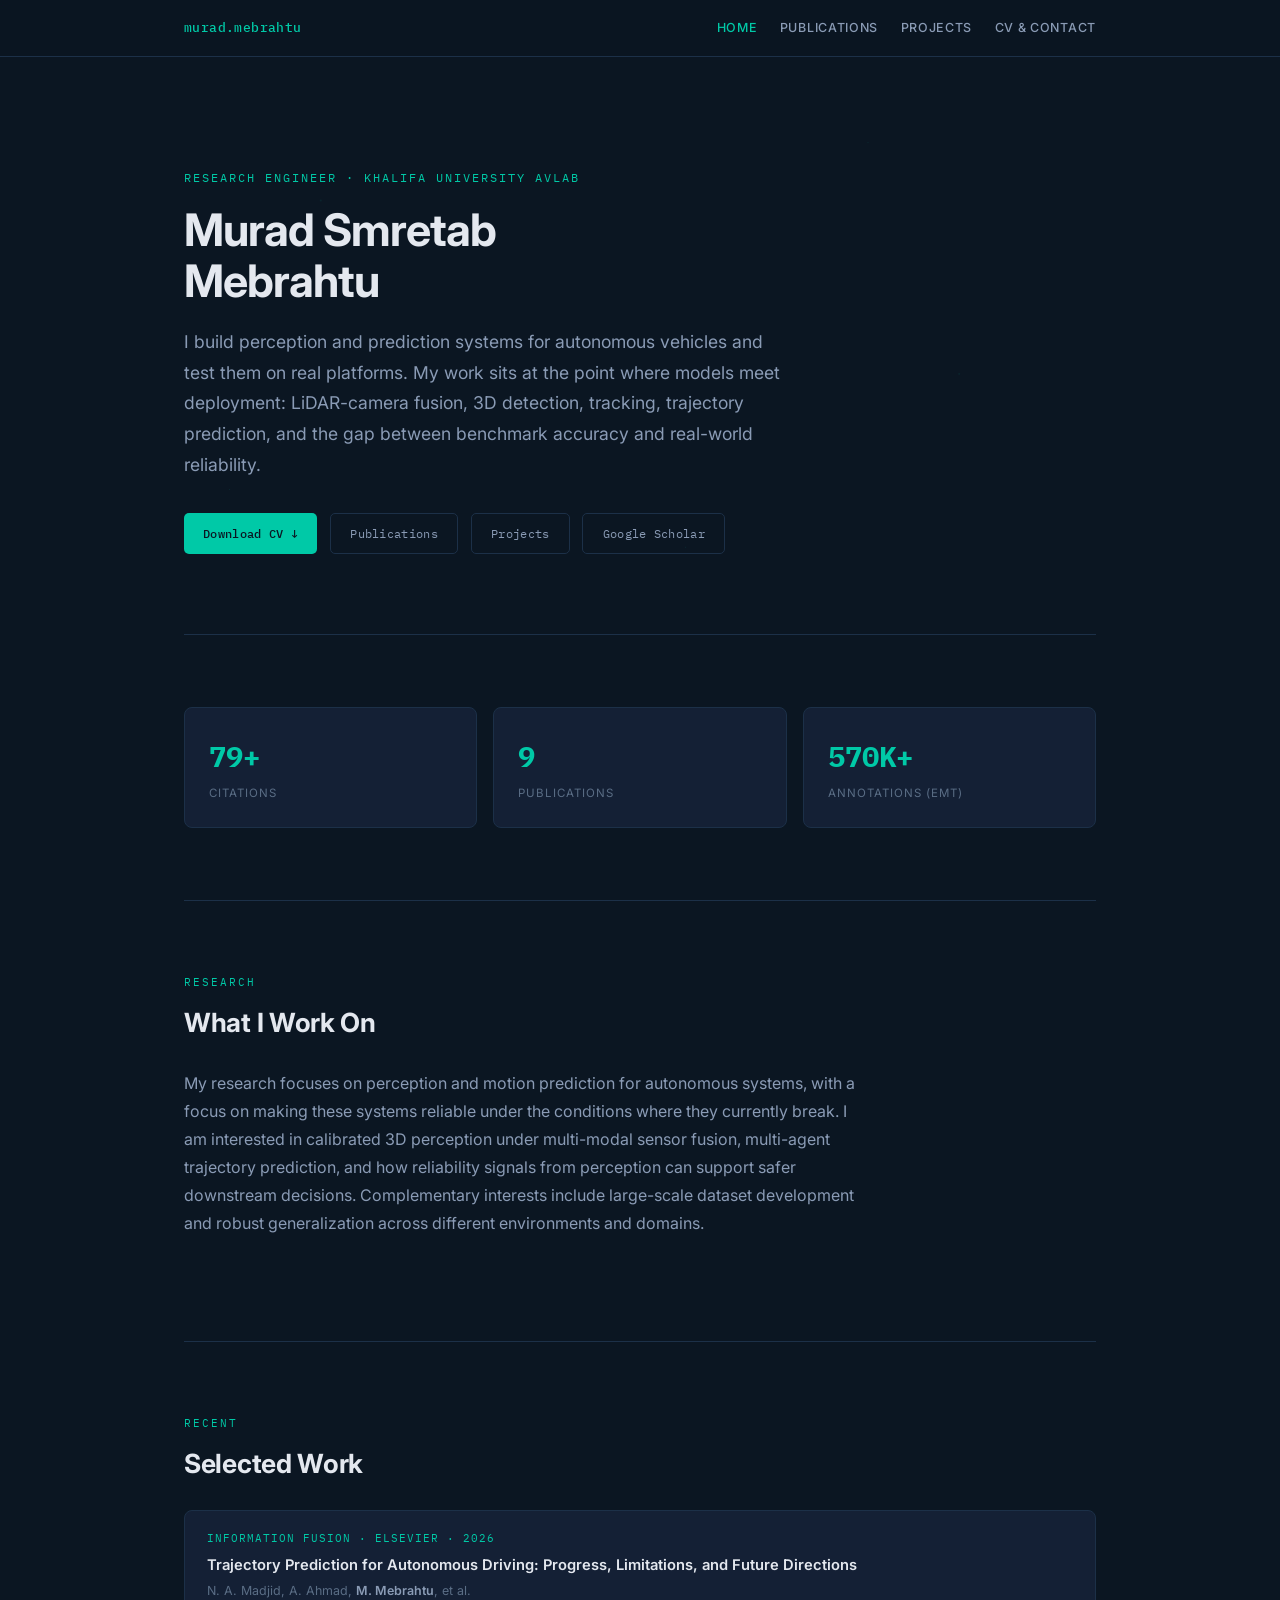
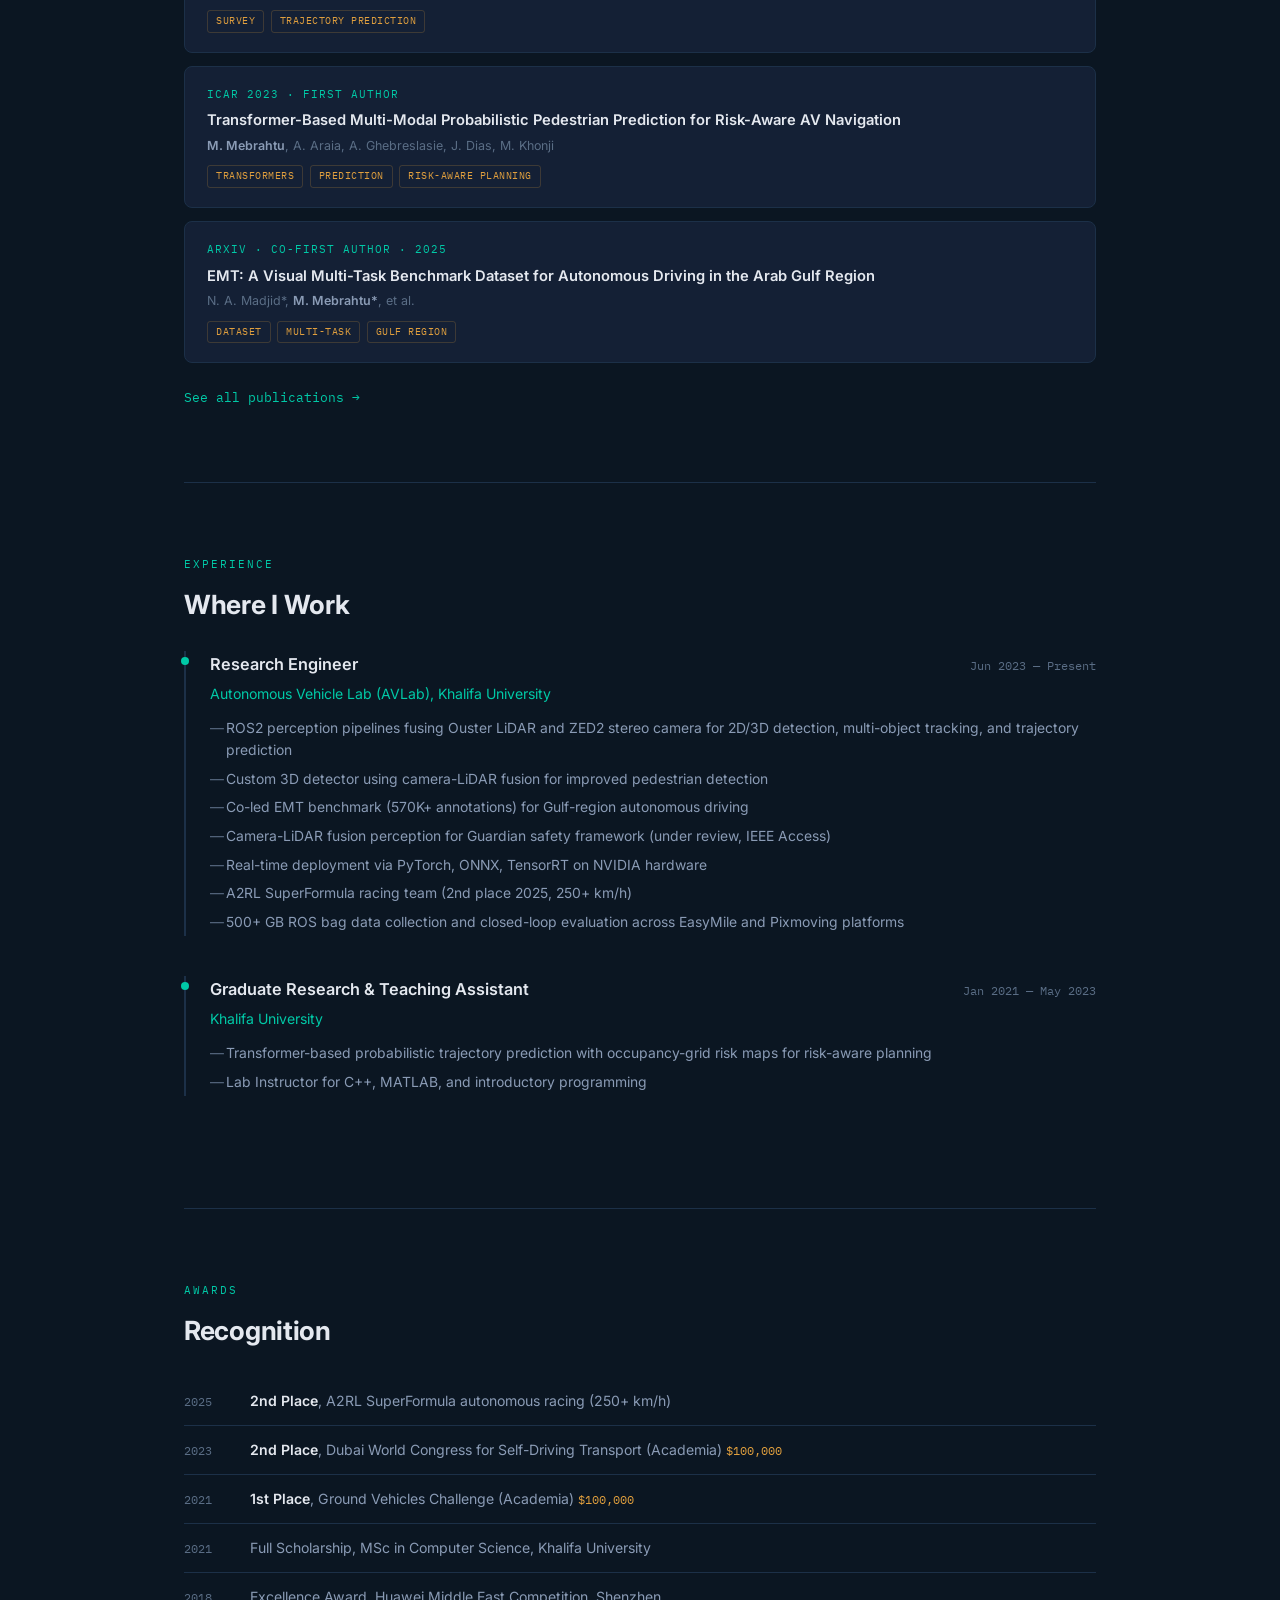
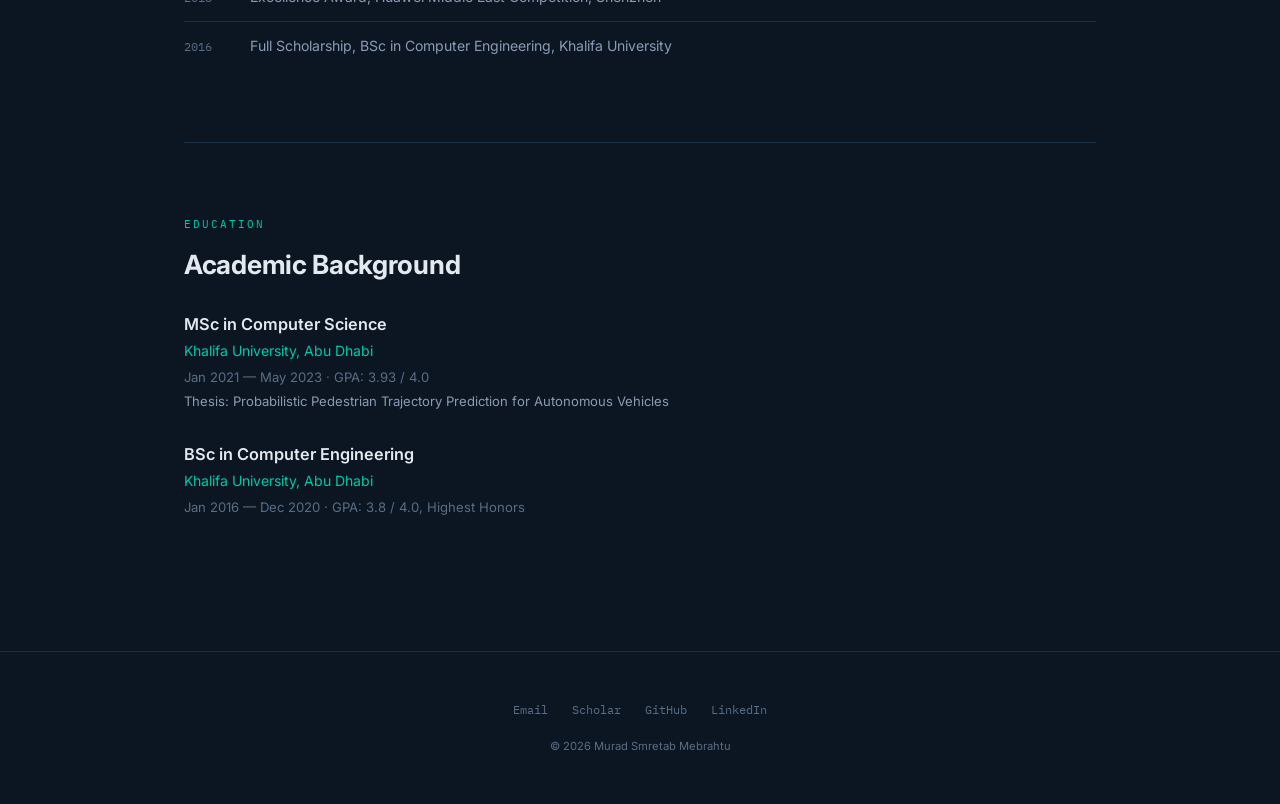
==== site/index.html @ e7c6064c "Add GitHub Pages deployment for profile site" ====
<!DOCTYPE html>
<html lang="en">
<head>
  <meta charset="UTF-8">
  <meta name="viewport" content="width=device-width, initial-scale=1.0">
  <title>Murad Mebrahtu</title>
  <meta name="description" content="Research Engineer building perception and prediction systems for autonomous vehicles.">
  <link rel="stylesheet" href="style.css">
</head>
<body>

<nav class="nav">
  <div class="nav-inner">
    <a href="index.html" class="nav-logo">murad.mebrahtu</a>
    <button class="hamburger" onclick="document.querySelector('.nav-links').classList.toggle('open')" aria-label="Menu">&#9776;</button>
    <div class="nav-links">
      <a href="index.html" class="active">Home</a>
      <a href="publications.html">Publications</a>
      <a href="projects.html">Projects</a>
      <a href="cv.html">CV &amp; Contact</a>
    </div>
  </div>
</nav>

<div class="page">

  <!-- HERO -->
  <div class="container">
    <section class="hero">
      <div class="hero-inner">
        <div class="hero-eyebrow">Research Engineer &middot; Khalifa University AVLab</div>
        <h1>Murad Smretab<br>Mebrahtu</h1>
        <p class="hero-desc">I build perception and prediction systems for autonomous vehicles and test them on real platforms. My work sits at the point where models meet deployment: LiDAR-camera fusion, 3D detection, tracking, trajectory prediction, and the gap between benchmark accuracy and real-world reliability.</p>
        <div class="hero-actions">
          <a href="cv.html" class="btn btn-primary">Download CV &darr;</a>
          <a href="publications.html" class="btn btn-outline">Publications</a>
          <a href="projects.html" class="btn btn-outline">Projects</a>
          <a href="https://scholar.google.com/citations?user=pHrzj5kAAAAJ&hl=en" target="_blank" class="btn btn-outline">Google Scholar</a>
        </div>
      </div>
    </section>
  </div>

  <!-- HIGHLIGHTS -->
  <div class="container">
    <section class="sec">
      <div class="highlights">
        <div class="highlight-card">
          <div class="highlight-num">79+</div>
          <div class="highlight-label">Citations</div>
        </div>
        <div class="highlight-card">
          <div class="highlight-num">9</div>
          <div class="highlight-label">Publications</div>
        </div>
        <div class="highlight-card">
          <div class="highlight-num">570K+</div>
          <div class="highlight-label">Annotations (EMT)</div>
        </div>
      </div>
    </section>
  </div>

  <!-- RESEARCH INTERESTS -->
  <div class="container">
    <section class="sec">
      <div class="sec-label">Research</div>
      <h2>What I Work On</h2>
      <p class="sec-intro">My research focuses on perception and motion prediction for autonomous systems, with a focus on making these systems reliable under the conditions where they currently break. I am interested in calibrated 3D perception under multi-modal sensor fusion, multi-agent trajectory prediction, and how reliability signals from perception can support safer downstream decisions. Complementary interests include large-scale dataset development and robust generalization across different environments and domains.</p>
    </section>
  </div>

  <!-- RECENT WORK -->
  <div class="container">
    <section class="sec">
      <div class="sec-label">Recent</div>
      <h2>Selected Work</h2>
      <div class="pub-list">

        <a href="publications.html" style="text-decoration:none; color:inherit;">
          <div class="pub-card">
            <div class="pub-venue">Information Fusion &middot; Elsevier &middot; 2026</div>
            <div class="pub-title">Trajectory Prediction for Autonomous Driving: Progress, Limitations, and Future Directions</div>
            <div class="pub-authors">N. A. Madjid, A. Ahmad, <strong>M. Mebrahtu</strong>, et al.</div>
            <div class="tags"><span class="tag">Survey</span><span class="tag">Trajectory Prediction</span></div>
          </div>
        </a>

        <a href="publications.html" style="text-decoration:none; color:inherit;">
          <div class="pub-card">
            <div class="pub-venue">ICAR 2023 &middot; First Author</div>
            <div class="pub-title">Transformer-Based Multi-Modal Probabilistic Pedestrian Prediction for Risk-Aware AV Navigation</div>
            <div class="pub-authors"><strong>M. Mebrahtu</strong>, A. Araia, A. Ghebreslasie, J. Dias, M. Khonji</div>
            <div class="tags"><span class="tag">Transformers</span><span class="tag">Prediction</span><span class="tag">Risk-Aware Planning</span></div>
          </div>
        </a>

        <a href="publications.html" style="text-decoration:none; color:inherit;">
          <div class="pub-card">
            <div class="pub-venue">arXiv &middot; Co-First Author &middot; 2025</div>
            <div class="pub-title">EMT: A Visual Multi-Task Benchmark Dataset for Autonomous Driving in the Arab Gulf Region</div>
            <div class="pub-authors">N. A. Madjid*, <strong>M. Mebrahtu*</strong>, et al.</div>
            <div class="tags"><span class="tag">Dataset</span><span class="tag">Multi-Task</span><span class="tag">Gulf Region</span></div>
          </div>
        </a>

      </div>
      <p style="margin-top:1.2rem;"><a href="publications.html" style="font-family:var(--mono); font-size:0.8rem;">See all publications &rarr;</a></p>
    </section>
  </div>

  <!-- EXPERIENCE PREVIEW -->
  <div class="container">
    <section class="sec">
      <div class="sec-label">Experience</div>
      <h2>Where I Work</h2>

      <div class="timeline-entry">
        <div class="tl-header">
          <span class="tl-title">Research Engineer</span>
          <span class="tl-date">Jun 2023 &mdash; Present</span>
        </div>
        <div class="tl-org">Autonomous Vehicle Lab (AVLab), Khalifa University</div>
        <ul class="tl-bullets">
          <li>ROS2 perception pipelines fusing Ouster LiDAR and ZED2 stereo camera for 2D/3D detection, multi-object tracking, and trajectory prediction</li>
          <li>Custom 3D detector using camera-LiDAR fusion for improved pedestrian detection</li>
          <li>Co-led EMT benchmark (570K+ annotations) for Gulf-region autonomous driving</li>
          <li>Camera-LiDAR fusion perception for Guardian safety framework (under review, IEEE Access)</li>
          <li>Real-time deployment via PyTorch, ONNX, TensorRT on NVIDIA hardware</li>
          <li>A2RL SuperFormula racing team (2nd place 2025, 250+ km/h)</li>
          <li>500+ GB ROS bag data collection and closed-loop evaluation across EasyMile and Pixmoving platforms</li>
        </ul>
      </div>

      <div class="timeline-entry">
        <div class="tl-header">
          <span class="tl-title">Graduate Research &amp; Teaching Assistant</span>
          <span class="tl-date">Jan 2021 &mdash; May 2023</span>
        </div>
        <div class="tl-org">Khalifa University</div>
        <ul class="tl-bullets">
          <li>Transformer-based probabilistic trajectory prediction with occupancy-grid risk maps for risk-aware planning</li>
          <li>Lab Instructor for C++, MATLAB, and introductory programming</li>
        </ul>
      </div>
    </section>
  </div>

  <!-- AWARDS PREVIEW -->
  <div class="container">
    <section class="sec">
      <div class="sec-label">Awards</div>
      <h2>Recognition</h2>

      <div class="award-row">
        <span class="award-yr">2025</span>
        <span class="award-text"><strong>2nd Place</strong>, A2RL SuperFormula autonomous racing (250+ km/h)</span>
      </div>
      <div class="award-row">
        <span class="award-yr">2023</span>
        <span class="award-text"><strong>2nd Place</strong>, Dubai World Congress for Self-Driving Transport (Academia) <span class="award-prize">$100,000</span></span>
      </div>
      <div class="award-row">
        <span class="award-yr">2021</span>
        <span class="award-text"><strong>1st Place</strong>, Ground Vehicles Challenge (Academia) <span class="award-prize">$100,000</span></span>
      </div>
      <div class="award-row">
        <span class="award-yr">2021</span>
        <span class="award-text">Full Scholarship, MSc in Computer Science, Khalifa University</span>
      </div>
      <div class="award-row">
        <span class="award-yr">2018</span>
        <span class="award-text">Excellence Award, Huawei Middle East Competition, Shenzhen</span>
      </div>
      <div class="award-row">
        <span class="award-yr">2016</span>
        <span class="award-text">Full Scholarship, BSc in Computer Engineering, Khalifa University</span>
      </div>
    </section>
  </div>

  <!-- EDUCATION -->
  <div class="container">
    <section class="sec">
      <div class="sec-label">Education</div>
      <h2>Academic Background</h2>

      <div class="edu-block">
        <div class="edu-degree">MSc in Computer Science</div>
        <div class="edu-school">Khalifa University, Abu Dhabi</div>
        <div class="edu-meta">Jan 2021 &mdash; May 2023 &middot; GPA: 3.93 / 4.0</div>
        <div class="edu-detail">Thesis: Probabilistic Pedestrian Trajectory Prediction for Autonomous Vehicles</div>
      </div>

      <div class="edu-block">
        <div class="edu-degree">BSc in Computer Engineering</div>
        <div class="edu-school">Khalifa University, Abu Dhabi</div>
        <div class="edu-meta">Jan 2016 &mdash; Dec 2020 &middot; GPA: 3.8 / 4.0, Highest Honors</div>
      </div>
    </section>
  </div>

</div>

<!-- FOOTER -->
<footer class="footer">
  <div class="footer-links">
    <a href="mailto:muradsmebrahtu@gmail.com">Email</a>
    <a href="https://scholar.google.com/citations?user=pHrzj5kAAAAJ&hl=en" target="_blank">Scholar</a>
    <a href="https://github.com/Murdism" target="_blank">GitHub</a>
    <a href="https://linkedin.com/in/muradmebrahtu" target="_blank">LinkedIn</a>
  </div>
  <div class="footer-copy">&copy; 2026 Murad Smretab Mebrahtu</div>
</footer>

</body>
</html>
---- site/style.css ----
/* ============================================
   Murad Mebrahtu — Personal Site
   Theme: Perception (dark + teal accent)
   ============================================ */

@import url('https://fonts.googleapis.com/css2?family=IBM+Plex+Mono:wght@400;500&family=Inter:wght@300;400;500;600;700&display=swap');

:root {
  --bg: #0b1622;
  --bg-alt: #0f1c2e;
  --bg-card: #142035;
  --bg-card-hover: #182840;
  --text: #e4e8ef;
  --text-2: #8a9bb5;
  --text-3: #5a6d85;
  --accent: #00c9a7;
  --accent-dim: rgba(0,201,167,0.08);
  --accent-glow: rgba(0,201,167,0.25);
  --gold: #e09f3e;
  --gold-dim: rgba(224,159,62,0.2);
  --border: #1c3048;
  --radius: 8px;
  --font: 'Inter', -apple-system, sans-serif;
  --mono: 'IBM Plex Mono', monospace;
  --max-w: 960px;
  --nav-h: 56px;
}

*, *::before, *::after { margin: 0; padding: 0; box-sizing: border-box; }
html { scroll-behavior: smooth; font-size: 16px; }
body {
  font-family: var(--font);
  background: var(--bg);
  color: var(--text);
  line-height: 1.7;
  -webkit-font-smoothing: antialiased;
}
::selection { background: var(--accent); color: var(--bg); }

a { color: var(--accent); text-decoration: none; transition: color 0.2s; }
a:hover { color: #33dfc0; }
img { max-width: 100%; display: block; }

/* ---------- NAV ---------- */
.nav {
  position: fixed; top: 0; width: 100%;
  background: rgba(11,22,34,0.92);
  backdrop-filter: blur(14px);
  border-bottom: 1px solid var(--border);
  z-index: 100;
}
.nav-inner {
  max-width: var(--max-w);
  margin: 0 auto;
  display: flex;
  justify-content: space-between;
  align-items: center;
  height: var(--nav-h);
  padding: 0 1.5rem;
}
.nav-logo {
  font-family: var(--mono);
  font-weight: 500;
  font-size: 0.82rem;
  color: var(--accent);
  letter-spacing: 0.4px;
}
.nav-links { display: flex; gap: 1.4rem; align-items: center; }
.nav-links a {
  font-size: 0.78rem;
  font-weight: 500;
  color: var(--text-2);
  text-transform: uppercase;
  letter-spacing: 0.7px;
  transition: color 0.2s;
  padding: 0.2rem 0;
}
.nav-links a:hover,
.nav-links a.active { color: var(--accent); }
.nav-links .cv-btn {
  border: 1px solid var(--accent);
  color: var(--accent);
  padding: 0.35rem 0.9rem;
  border-radius: 4px;
  font-size: 0.72rem;
  transition: all 0.2s;
}
.nav-links .cv-btn:hover {
  background: var(--accent);
  color: var(--bg);
}
.hamburger {
  display: none; background: none; border: none;
  color: var(--text-2); font-size: 1.3rem; cursor: pointer;
}

/* ---------- PAGE WRAPPER ---------- */
.page { padding-top: var(--nav-h); min-height: 100vh; }
.container {
  max-width: var(--max-w);
  margin: 0 auto;
  padding: 0 1.5rem;
}

/* ---------- HERO ---------- */
.hero {
  padding: 7rem 0 5rem;
  position: relative;
}
.hero::before {
  content: '';
  position: absolute; top: 0; left: 0; right: 0; bottom: 0;
  background:
    radial-gradient(1.5px 1.5px at 15% 25%, var(--accent-glow), transparent),
    radial-gradient(1px 1px at 75% 15%, var(--accent-glow), transparent),
    radial-gradient(1px 1px at 35% 65%, var(--accent-glow), transparent),
    radial-gradient(1.5px 1.5px at 85% 55%, var(--accent-glow), transparent),
    radial-gradient(1px 1px at 55% 85%, var(--accent-glow), transparent),
    radial-gradient(1px 1px at 5% 75%, var(--accent-glow), transparent);
  opacity: 0.4;
  pointer-events: none;
}
.hero-inner { position: relative; z-index: 1; }
.hero-eyebrow {
  font-family: var(--mono);
  font-size: 0.76rem;
  color: var(--accent);
  letter-spacing: 2px;
  text-transform: uppercase;
  margin-bottom: 1rem;
}
.hero h1 {
  font-size: 2.8rem;
  font-weight: 700;
  letter-spacing: -1px;
  line-height: 1.15;
  margin-bottom: 1.2rem;
}
.hero-desc {
  font-size: 1.1rem;
  color: var(--text-2);
  max-width: 600px;
  line-height: 1.75;
  margin-bottom: 2rem;
}
.hero-actions { display: flex; gap: 0.8rem; flex-wrap: wrap; }
.btn {
  font-family: var(--mono);
  font-size: 0.78rem;
  padding: 0.55rem 1.2rem;
  border-radius: 5px;
  letter-spacing: 0.3px;
  transition: all 0.2s;
  display: inline-flex;
  align-items: center;
  gap: 0.4rem;
  cursor: pointer;
  border: none;
}
.btn-primary {
  background: var(--accent);
  color: var(--bg);
  font-weight: 500;
}
.btn-primary:hover { background: #33dfc0; color: var(--bg); }
.btn-outline {
  background: transparent;
  color: var(--text-2);
  border: 1px solid var(--border);
}
.btn-outline:hover {
  border-color: var(--accent);
  color: var(--accent);
  background: var(--accent-dim);
}

/* ---------- SECTION ---------- */
.sec {
  padding: 4.5rem 0;
  border-top: 1px solid var(--border);
}
.sec-label {
  font-family: var(--mono);
  font-size: 0.7rem;
  color: var(--accent);
  text-transform: uppercase;
  letter-spacing: 2px;
  margin-bottom: 0.5rem;
}
.sec h2 {
  font-size: 1.65rem;
  font-weight: 700;
  letter-spacing: -0.3px;
  margin-bottom: 1.5rem;
}
.sec-intro {
  font-size: 1rem;
  color: var(--text-2);
  max-width: 680px;
  margin-bottom: 2rem;
  line-height: 1.75;
}

/* ---------- CARDS ---------- */
.card {
  background: var(--bg-card);
  border: 1px solid var(--border);
  border-radius: var(--radius);
  padding: 1.3rem 1.5rem;
  transition: border-color 0.2s, transform 0.2s;
}
.card:hover {
  border-color: var(--accent);
  transform: translateY(-1px);
}
.card-eyebrow {
  font-family: var(--mono);
  font-size: 0.66rem;
  color: var(--accent);
  text-transform: uppercase;
  letter-spacing: 1px;
  margin-bottom: 0.4rem;
}
.card h3 {
  font-size: 0.95rem;
  font-weight: 600;
  margin-bottom: 0.4rem;
  line-height: 1.5;
}
.card p {
  font-size: 0.85rem;
  color: var(--text-2);
  line-height: 1.6;
}

/* ---------- TAGS ---------- */
.tags { display: flex; gap: 0.4rem; flex-wrap: wrap; margin-top: 0.6rem; }
.tag {
  font-family: var(--mono);
  font-size: 0.62rem;
  color: var(--gold);
  border: 1px solid var(--gold-dim);
  padding: 0.12rem 0.5rem;
  border-radius: 3px;
  text-transform: uppercase;
  letter-spacing: 0.5px;
}

/* ---------- HIGHLIGHT GRID (home page) ---------- */
.highlights {
  display: grid;
  grid-template-columns: repeat(3, 1fr);
  gap: 1rem;
}
.highlight-card {
  background: var(--bg-card);
  border: 1px solid var(--border);
  border-radius: var(--radius);
  padding: 1.5rem;
  transition: border-color 0.2s;
}
.highlight-card:hover { border-color: var(--accent); }
.highlight-num {
  font-family: var(--mono);
  font-size: 1.8rem;
  font-weight: 700;
  color: var(--accent);
}
.highlight-label {
  font-size: 0.72rem;
  color: var(--text-3);
  text-transform: uppercase;
  letter-spacing: 1px;
  margin-top: 0.2rem;
}

/* ---------- PUB LIST ---------- */
.pub-list { display: flex; flex-direction: column; gap: 0.8rem; }
.pub-card {
  background: var(--bg-card);
  border: 1px solid var(--border);
  border-radius: var(--radius);
  padding: 1.2rem 1.4rem;
  transition: border-color 0.2s;
}
.pub-card:hover { border-color: var(--accent); }
.pub-venue {
  font-family: var(--mono);
  font-size: 0.66rem;
  color: var(--accent);
  text-transform: uppercase;
  letter-spacing: 1px;
  margin-bottom: 0.35rem;
}
.pub-title {
  font-weight: 600;
  font-size: 0.92rem;
  line-height: 1.5;
  margin-bottom: 0.35rem;
}
.pub-authors {
  font-size: 0.78rem;
  color: var(--text-3);
  line-height: 1.5;
}
.pub-authors strong { color: var(--text-2); font-weight: 600; }
.pub-links {
  margin-top: 0.5rem;
  display: flex; gap: 0.8rem;
}
.pub-links a {
  font-family: var(--mono);
  font-size: 0.68rem;
  color: var(--text-3);
}
.pub-links a:hover { color: var(--accent); }

/* ---------- PROJECT GRID ---------- */
.proj-grid {
  display: grid;
  grid-template-columns: repeat(2, 1fr);
  gap: 1.2rem;
}
.proj-card {
  background: var(--bg-card);
  border: 1px solid var(--border);
  border-radius: var(--radius);
  overflow: hidden;
  transition: border-color 0.2s, transform 0.2s;
}
.proj-card:hover {
  border-color: var(--accent);
  transform: translateY(-2px);
}
.proj-card.wide { grid-column: 1 / -1; }
.proj-body { padding: 1.3rem 1.4rem; }
.proj-year {
  font-family: var(--mono);
  font-size: 0.66rem;
  color: var(--accent);
  letter-spacing: 1px;
  margin-bottom: 0.3rem;
}
.proj-card h3 {
  font-size: 1rem;
  font-weight: 600;
  margin-bottom: 0.5rem;
}
.proj-card p {
  font-size: 0.85rem;
  color: var(--text-2);
  line-height: 1.6;
}
.proj-links {
  margin-top: 0.7rem;
  display: flex; gap: 0.8rem;
}
.proj-links a {
  font-family: var(--mono);
  font-size: 0.7rem;
  color: var(--text-3);
}
.proj-links a:hover { color: var(--accent); }

/* ---------- VIDEO ---------- */
.video-wrap {
  position: relative;
  padding-bottom: 56.25%;
  height: 0;
  overflow: hidden;
  border-radius: var(--radius);
  border: 1px solid var(--border);
}
.video-wrap iframe {
  position: absolute;
  top: 0; left: 0;
  width: 100%; height: 100%;
  border: 0;
}

/* ---------- TIMELINE (experience) ---------- */
.timeline-entry {
  border-left: 2px solid var(--border);
  padding-left: 1.5rem;
  margin-bottom: 2.5rem;
  position: relative;
}
.timeline-entry::before {
  content: '';
  width: 8px; height: 8px;
  background: var(--accent);
  border-radius: 50%;
  position: absolute;
  left: -5px; top: 6px;
}
.tl-header {
  display: flex; justify-content: space-between;
  align-items: baseline; flex-wrap: wrap; gap: 0.5rem;
  margin-bottom: 0.2rem;
}
.tl-title { font-weight: 600; font-size: 1.02rem; }
.tl-date {
  font-family: var(--mono);
  font-size: 0.73rem;
  color: var(--text-3);
}
.tl-org {
  color: var(--accent);
  font-size: 0.88rem;
  margin-bottom: 0.5rem;
}
.tl-bullets { list-style: none; padding: 0; }
.tl-bullets li {
  font-size: 0.87rem;
  color: var(--text-2);
  padding: 0.2rem 0 0.2rem 1rem;
  position: relative;
  line-height: 1.6;
}
.tl-bullets li::before {
  content: '\2014';
  position: absolute;
  left: 0;
  color: var(--text-3);
}

/* ---------- AWARD ROW ---------- */
.award-row {
  display: flex;
  align-items: baseline;
  gap: 1rem;
  padding: 0.75rem 0;
  border-bottom: 1px solid var(--border);
}
.award-row:last-child { border-bottom: none; }
.award-yr {
  font-family: var(--mono);
  font-size: 0.73rem;
  color: var(--text-3);
  min-width: 50px;
}
.award-text { font-size: 0.88rem; color: var(--text-2); }
.award-text strong { color: var(--text); font-weight: 600; }
.award-prize {
  font-family: var(--mono);
  font-size: 0.73rem;
  color: var(--gold);
}

/* ---------- EDUCATION ---------- */
.edu-block { margin-bottom: 1.8rem; }
.edu-degree { font-weight: 600; font-size: 1.02rem; }
.edu-school { color: var(--accent); font-size: 0.88rem; }
.edu-meta { font-size: 0.82rem; color: var(--text-3); margin-top: 0.2rem; }
.edu-detail { font-size: 0.82rem; color: var(--text-2); margin-top: 0.15rem; }

/* ---------- SKILLS ---------- */
.skills-grid {
  display: grid;
  grid-template-columns: repeat(2, 1fr);
  gap: 1.3rem;
}
.skill-group h3 {
  font-size: 0.82rem;
  font-weight: 600;
  margin-bottom: 0.5rem;
}
.skill-tags { display: flex; flex-wrap: wrap; gap: 0.35rem; }
.skill-tag {
  font-family: var(--mono);
  font-size: 0.68rem;
  background: var(--bg-card);
  border: 1px solid var(--border);
  color: var(--text-2);
  padding: 0.22rem 0.55rem;
  border-radius: 4px;
}

/* ---------- PAGE HEADER ---------- */
.page-header {
  padding: 4rem 0 2rem;
  border-bottom: 1px solid var(--border);
}
.page-header h1 {
  font-size: 2rem;
  font-weight: 700;
  letter-spacing: -0.5px;
}
.page-header p {
  font-size: 1rem;
  color: var(--text-2);
  margin-top: 0.6rem;
  max-width: 600px;
  line-height: 1.7;
}

/* ---------- FOOTER ---------- */
.footer {
  text-align: center;
  padding: 3rem 1.5rem;
  border-top: 1px solid var(--border);
  margin-top: 2rem;
}
.footer-links {
  display: flex;
  justify-content: center;
  gap: 1.5rem;
  margin-bottom: 1rem;
}
.footer-links a {
  font-family: var(--mono);
  font-size: 0.75rem;
  color: var(--text-3);
}
.footer-links a:hover { color: var(--accent); }
.footer-copy { font-size: 0.7rem; color: var(--text-3); }

/* ---------- RESPONSIVE ---------- */
@media (max-width: 768px) {
  .hero h1 { font-size: 2rem; }
  .highlights { grid-template-columns: repeat(2, 1fr); }
  .proj-grid { grid-template-columns: 1fr; }
  .skills-grid { grid-template-columns: 1fr; }
  .tl-header { flex-direction: column; }
  .nav-links { display: none; }
  .hamburger { display: block; }
  .nav-links.open {
    display: flex;
    flex-direction: column;
    position: absolute;
    top: var(--nav-h);
    left: 0; right: 0;
    background: rgba(11,22,34,0.98);
    padding: 1rem 1.5rem;
    border-bottom: 1px solid var(--border);
    gap: 0.8rem;
  }
  .page-header h1 { font-size: 1.6rem; }
}

@media (prefers-reduced-motion: reduce) {
  * { transition: none !important; }
}
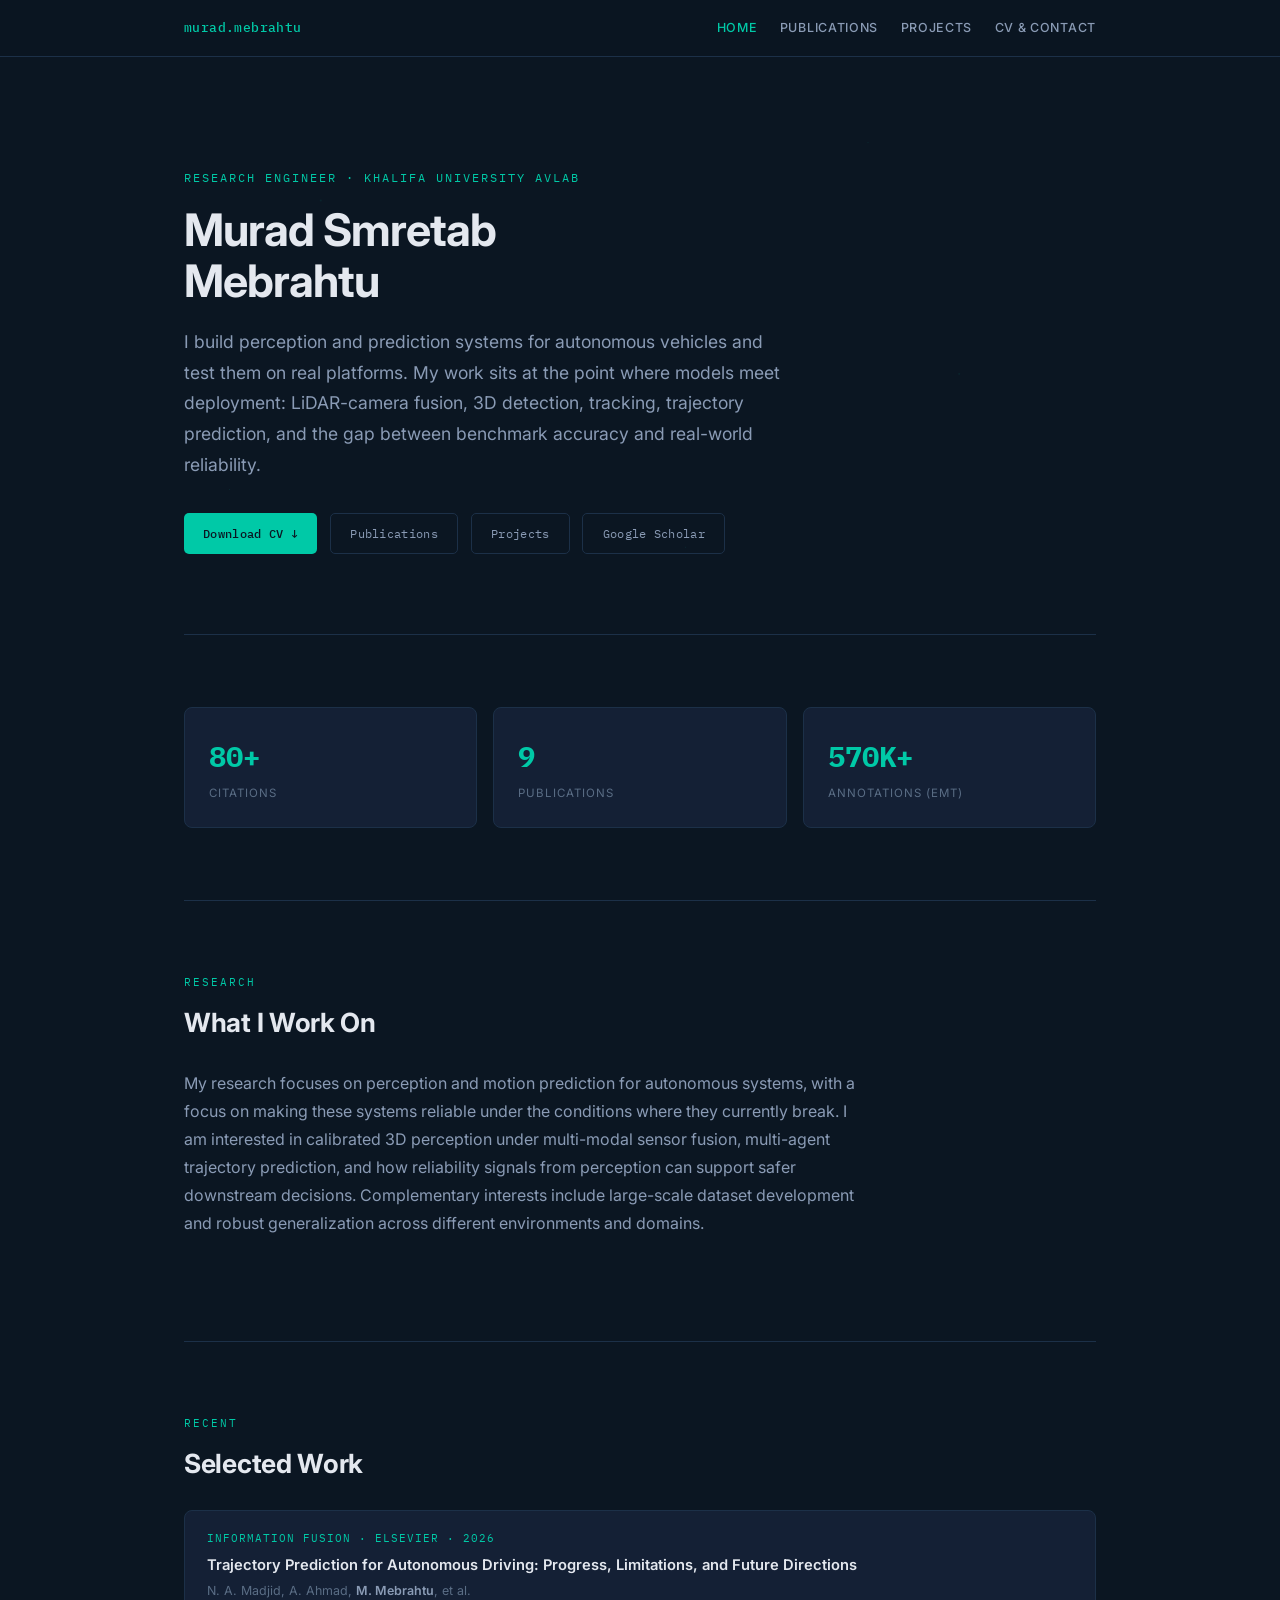
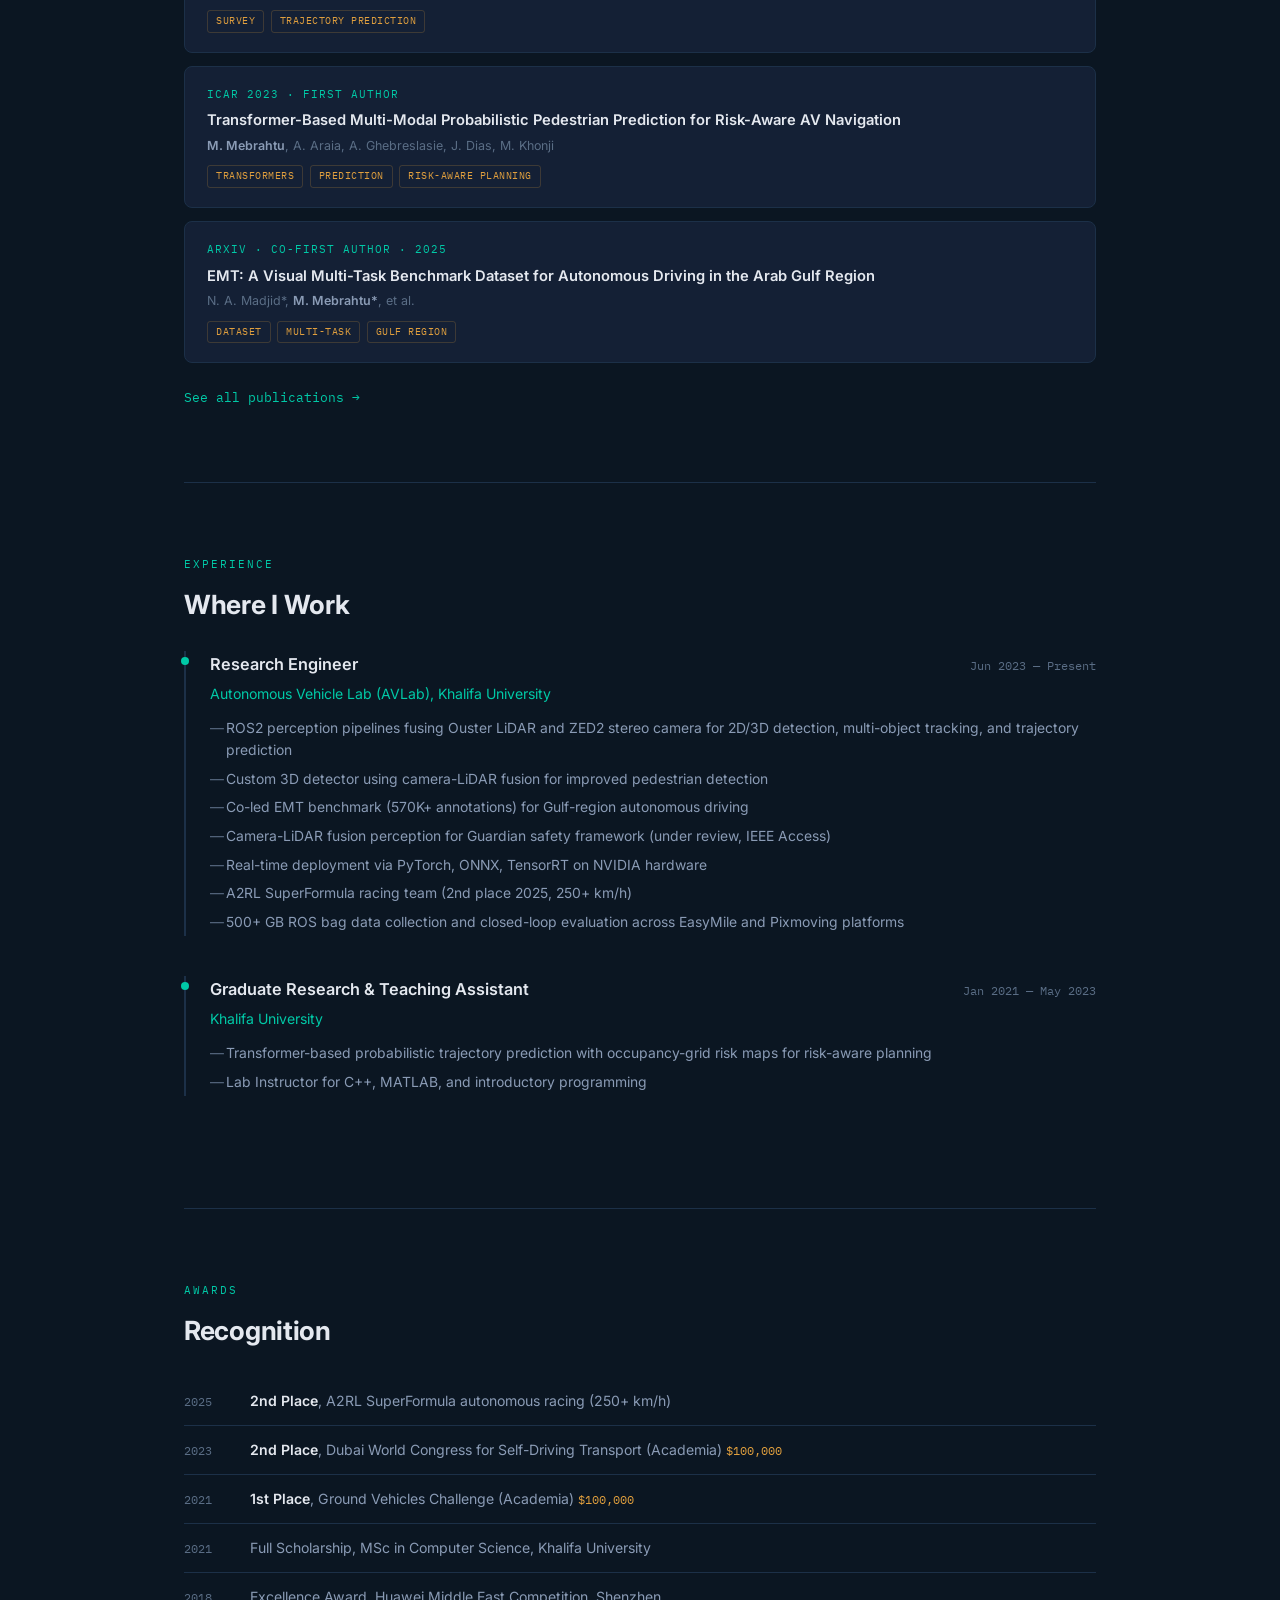
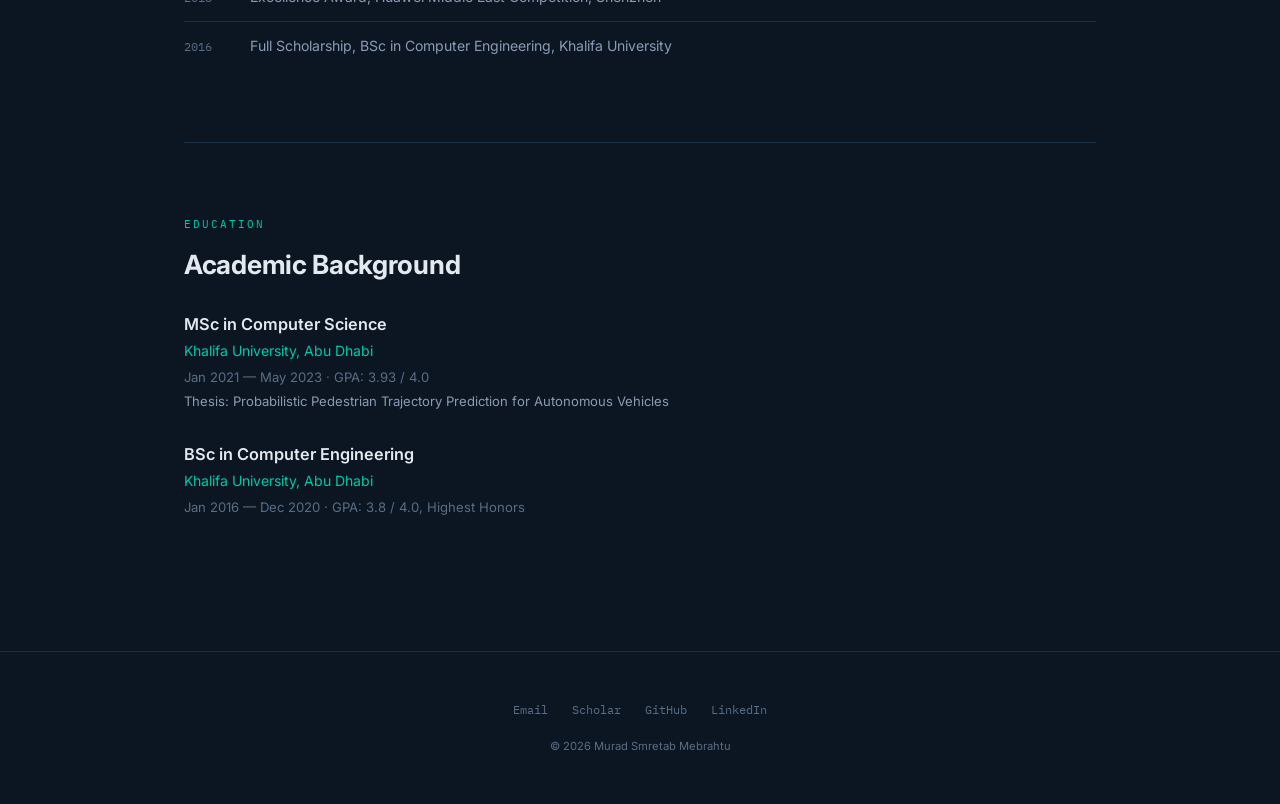
==== commit 628cf97d: "Add automatic Google Scholar citation updates" ====
--- a/site/index.html
+++ b/site/index.html
@@ -46,7 +46,7 @@
     <section class="sec">
       <div class="highlights">
         <div class="highlight-card">
-          <div class="highlight-num">79+</div>
+          <div class="highlight-num" id="citation-count">--</div>
           <div class="highlight-label">Citations</div>
         </div>
         <div class="highlight-card">
@@ -213,5 +213,21 @@
   <div class="footer-copy">&copy; 2026 Murad Smretab Mebrahtu</div>
 </footer>
 
+<script>
+(async function () {
+  const el = document.getElementById('citation-count');
+  if (!el) return;
+  try {
+    const response = await fetch('data/citations.json?t=' + Date.now());
+    const data = await response.json();
+    if (data && typeof data.citations === 'number') {
+      el.textContent = `${data.citations}+`;
+    }
+  } catch (error) {
+    console.warn('Unable to load citation count', error);
+  }
+})();
+</script>
+
 </body>
 </html>
